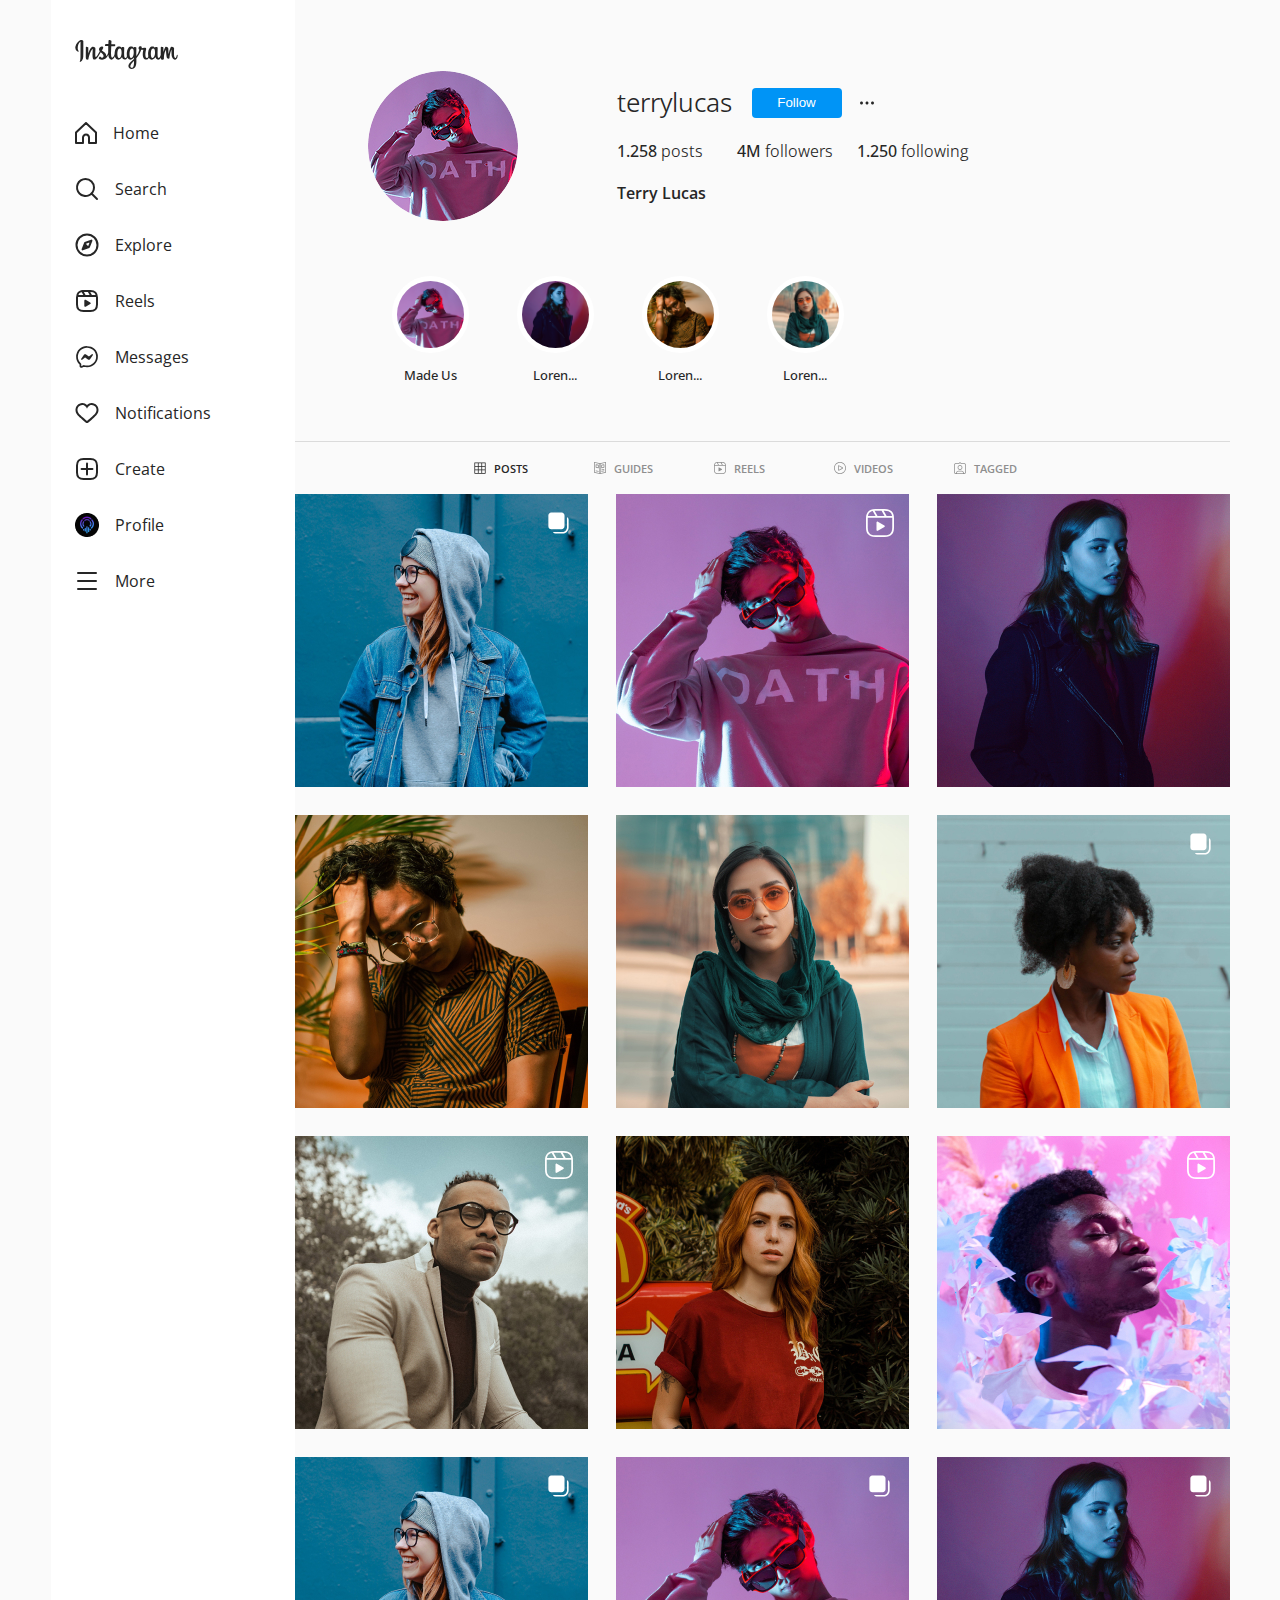
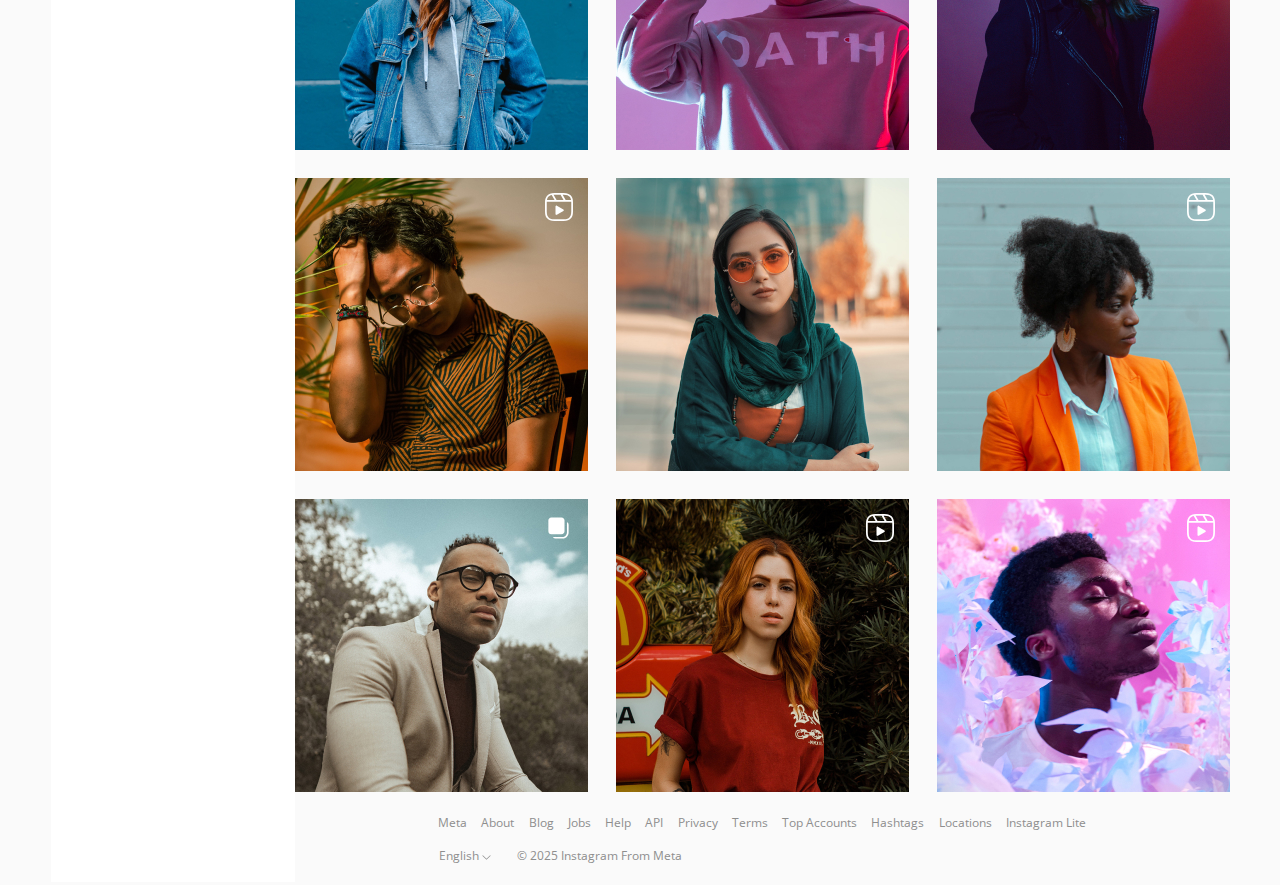
==== instagram.html @ dd4c1cb2 "rename index.html to instagram.html" ====
<!DOCTYPE html>
<html lang="en">

    <!-- START head -->
    <head>
        <meta charset="UTF-8">
        <meta name="viewport" content="width=device-width, initial-scale=1.0">
        <meta name="description" content="Instagram Profile Page">
        <meta name="keywords" content="HTML, CSS, Instagram, Profile">
        <meta name="author" content="Egoitz Aulestia">
        <meta name="robots" content="index, follow">

        <title>My Instagram Clone</title>
        <link rel="icon" href="images/icons/SVG/Instagram_icon.png  " type="image/svg+xml">

        <link rel="preconnect" href="https://fonts.googleapis.com">
        <link rel="preconnect" href="https://fonts.gstatic.com" crossorigin>
        <link href="https://fonts.googleapis.com/css2?family=Open+Sans:ital,wght@0,300..800;1,300..800&display=swap" rel="stylesheet">
        <link rel="stylesheet" href="styles/style.css">

        <script src="main.js" defer></script>

    </head>
    <!-- END head -->

    <!-- START body -->
    <body>
        <!-- START (Whole) Body Wrapper -->
        <div class="d-flex flex-justify-center">

            <!-- START Asside (Left) -->
            <aside class="aside">

                <!-- Instagram Logo -->
                <div class="aside-nav-logo-box">
                    <img src="images/logo-intagram.svg" alt="logo-intagram">
                </div>

                <!-- START Asside Nav-Bar -->
                <nav>
                    <ul>
                        <li class="display-inline outline">
                            <a href="#" class="aside-nav-box d-flex flex-align-center"> 
                                <img src="images/icons/SVG/home.svg" alt="">
                                <p class="aside-nav-text-space"></p>Home
                            </a>
                        </li>
                        <li class="display-inline outline">
                            <a href="#" class="aside-nav-box d-flex flex-align-center"> 
                                <img src="images/icons/SVG/Search.svg" alt="">
                                <p class="aside-nav-text-space"></p>Search
                            </a>
                        </li>
                        <li class="display-inline outline">
                            <a href="#" class="aside-nav-box d-flex flex-align-center"> 
                                <img src="images/icons/SVG/Explore.svg" alt="">
                                <p class="aside-nav-text-space"></p>Explore
                            </a>
                        </li>
                        <li class="display-inline outline">
                            <a href="#" class="aside-nav-box d-flex flex-align-center"> 
                                <img src="images/icons/SVG/Reels.svg" alt="">
                                <p class="aside-nav-text-space"></p>Reels
                            </a>
                        </li>
                        <li class="display-inline outline">
                            <a href="#" class="aside-nav-box d-flex flex-align-center"> 
                                <img src="images/icons/SVG/Message.svg" alt="">
                                <p class="aside-nav-text-space"></p>Messages
                            </a>
                        </li>
                        <li class="display-inline outline">
                            <a href="#" class="aside-nav-box d-flex flex-align-center"> 
                                <img src="images/icons/SVG/Notifications.svg" alt="">
                                <p class="aside-nav-text-space"></p>Notifications
                            </a>
                        </li>
                        <li class="display-inline outline">
                            <a href="#" class="aside-nav-box d-flex flex-align-center"> 
                                <img src="images/icons/SVG/Create.svg" alt="">
                                <p class="aside-nav-text-space"></p>Create
                            </a>
                        </li>
                        <li class="display-inline outline">
                            <a href="#" class="aside-nav-box d-flex flex-align-center"> 
                                <img src="images/icons/SVG/Personal_Profile_icon.png" alt="">
                                <p class="aside-nav-text-space"></p>Profile
                            </a>
                        </li>
                        <li class="display-inline outline">
                            <a href="#" class="aside-nav-box d-flex flex-align-center"> 
                                <img src="images/icons/SVG/More.svg" alt="">
                                <p class="aside-nav-text-space"></p>More
                            </a>
                        </li>
                    </ul>
                </nav>
                <!-- END Asside Nav-Bar -->

            </aside>
            <!-- END Asside (Left) -->
            
            <!-- START Header + Main Content -->
            <div class="header-and-main">

                <!-- START Header -->
                <header class="header d-flex flex-column flex-justify-spc-btween">

                    <!-- START Header Top -->
                    <div class="header-top">

                        <!-- START Profile info -->
                        <div class="d-flex flex-justify-spc-btween">
                            <img src="images/Profile-Pic-S.png" alt="" class="profile-pic ">
                            <div class="header-top-profile-info">
                                <div class="d-flex flex-align-center">
                                    <p class="header-top-profile-info-username">terrylucas</p>
                                    <button>Follow</button>
                                    <div class="header-top-dots d-flex flex-align-center">
                                        <img src="images/icons/SVG/Dots.svg" alt="">
                                    </div>
                                </div>
                                <div class="d-flex flex-align-center header-top-profile-info-stats">
                                    <div class="d-flex flex-align-center">
                                        <p class="stats-box"><span class="stats-bold-text">1.258</span> posts</p>
                                        <p class="stats-box"><span class="stats-bold-text">4M</span> followers</p>
                                        <p class="stats-box"><span class="stats-bold-text">1.250</span> following</p>
                                    </div>
                                </div>
                                <div class="d-flex flex-align-center">
                                    <p class="header-top-profile-info-name">Terry Lucas</p>
                                </div>
                            </div>
                        </div>
                        <!-- END Profile info -->

                        <!-- START Saved stories -->
                        <div class="d-flex flex-align-center">
                            <div class="d-flex flex-column flex-align-center saved-story">
                                <img src="images/post/Small-Post-2.jpg" alt="" class="saved-story-pic space-below">
                                <p>Made Us</p>
                            </div>
                            <div class="d-flex flex-column flex-align-center saved-story">
                                <img src="images/post/Small-Post-3.jpg" alt="" class="saved-story-pic space-below">
                                <p>Loren...</p>
                            </div>
                            <div class="d-flex flex-column flex-align-center saved-story">
                                <img src="images/post/Small-Post-4.jpg" alt="" class="saved-story-pic space-below">
                                <p>Loren...</p>
                            </div>
                            <div class="d-flex flex-column flex-align-center saved-story">
                                <img src="images/post/Small-Post-5.jpg" alt="" class="saved-story-pic space-below">
                                <p>Loren...</p>
                            </div>
                        </div>
                        <!-- END Saved stories -->

                    </div>
                    <!-- END Header Top -->

                    <!-- START Top Nav -->
                    <nav class="d-flex flex-justify-center top-nav-line top-nav-heigh">
                        <ul>
                            <li class="d-flex flex-align-center top-nav-link-box">
                                <img src="images/icons/SVG/Top-Nav-Posts-Icon.svg" alt="" class="top-nav-icon">
                                <p class="top-nav-text-select">POSTS</p>
                            </li>
                        </ul>
                        <ul>
                            <li class="d-flex flex-align-center top-nav-link-box">
                                <img src="images/icons/SVG/Top-Nav-Guides-Icon.svg" alt="" class="top-nav-icon">
                                <p class="top-nav-text">GUIDES</p>
                            </li>
                        </ul>
                        <ul>
                            <li class="d-flex flex-align-center top-nav-link-box">
                                <img src="images/icons/SVG/Top-Nav-Reels-Icon.svg" alt="" class="top-nav-icon" >
                                <p class="top-nav-text">REELS</p>
                            </li>
                        </ul>
                        <ul>
                            <li class="d-flex flex-align-center top-nav-link-box">
                                <img src="images/icons/SVG/Top-Nav-Videos-Icon.svg" alt="" class="top-nav-icon">
                                <p class="top-nav-text">VIDEOS</p>
                            </li>
                        </ul>
                        <ul>
                            <li class="d-flex flex-align-center top-nav-link-box">
                                <img src="images/icons/SVG/Top-Nav-Tagged-Icon.svg" alt="" class="top-nav-icon">
                                <p class="top-nav-text">TAGGED</p>
                            </li>
                        </ul>
                    </nav>
                </header>
                <!-- END Header -->

                <!-- <main id="posts-container" class="d-flex flex-justify-spc-btween flex-wrap-wrap">
                </main> -->

                <!-- START Main -->
                <main class="d-flex flex-justify-spc-btween flex-wrap-wrap">

                    <div class="post-img-wrapper">
                        <img src="images/post/Small-Post-1.jpg" alt="">
                        <img class="overlay-icon" src="images/icons/SVG/Multiple-Photos-Icon.svg" alt="" >
                    </div>
                    <div class="post-img-wrapper">
                        <img src="images/post/Small-Post-2.jpg" alt="">
                        <img class="overlay-icon-reels" src="images/icons/SVG/Reels-Post-Icon.svg" alt="" >
                    </div>
                    <div class="post-img-wrapper">
                        <img src="images/post/Small-Post-3.jpg" alt="">
                    </div>

                    <div class="post-img-wrapper pic-gap">
                        <img src="images/post/Small-Post-4.jpg" alt="">
                    </div>
                    <div class="post-img-wrapper pic-gap">
                        <img src="images/post/Small-Post-5.jpg" alt="">
                    </div>
                    <div class="post-img-wrapper pic-gap">
                        <img src="images/post/Small-Post-6.jpg" alt="">
                        <img class="overlay-icon" src="images/icons/SVG/Multiple-Photos-Icon.svg" alt="" >
                    </div>

                    <div class="post-img-wrapper pic-gap">
                        <img src="images/post/Small-Post-7.jpg" alt="">
                        <img class="overlay-icon-reels" src="images/icons/SVG/Reels-Post-Icon.svg" alt="" >
                    </div>
                    <div class="post-img-wrapper pic-gap">
                        <img src="images/post/Small-Post-8.jpg" alt="">
                    </div>
                    <div class="post-img-wrapper pic-gap">
                        <img src="images/post/Small-Post-9.jpg" alt="">
                        <img class="overlay-icon-reels" src="images/icons/SVG/Reels-Post-Icon.svg" alt="" >
                    </div>

                    <div class="post-img-wrapper pic-gap">
                        <img src="images/post/Small-Post-1.jpg" alt="">
                        <img class="overlay-icon" src="images/icons/SVG/Multiple-Photos-Icon.svg" alt="" >
                    </div>
                    <div class="post-img-wrapper pic-gap">
                        <img src="images/post/Small-Post-2.jpg" alt="">
                        <img class="overlay-icon" src="images/icons/SVG/Multiple-Photos-Icon.svg" alt="" >
                    </div>
                    <div class="post-img-wrapper pic-gap">
                        <img src="images/post/Small-Post-3.jpg" alt="">
                        <img class="overlay-icon" src="images/icons/SVG/Multiple-Photos-Icon.svg" alt="" >
                    </div>

                    <div class="post-img-wrapper pic-gap">
                        <img src="images/post/Small-Post-4.jpg" alt="">
                        <img class="overlay-icon-reels" src="images/icons/SVG/Reels-Post-Icon.svg" alt="" >
                    </div>
                    <div class="post-img-wrapper pic-gap">
                        <img src="images/post/Small-Post-5.jpg" alt="">
                    </div>
                    <div class="post-img-wrapper pic-gap">
                        <img src="images/post/Small-Post-6.jpg" alt="">
                        <img class="overlay-icon-reels" src="images/icons/SVG/Reels-Post-Icon.svg" alt="" >
                    </div>

                    <div class="post-img-wrapper pic-gap">
                        <img src="images/post/Small-Post-7.jpg" alt="">
                        <img class="overlay-icon" src="images/icons/SVG/Multiple-Photos-Icon.svg" alt="" >
                    </div>
                    <div class="post-img-wrapper pic-gap">
                        <img src="images/post/Small-Post-8.jpg" alt="">
                        <img class="overlay-icon-reels" src="images/icons/SVG/Reels-Post-Icon.svg" alt="" >
                    </div>
                    <div class="post-img-wrapper pic-gap">
                        <img src="images/post/Small-Post-9.jpg" alt="">
                        <img class="overlay-icon-reels" src="images/icons/SVG/Reels-Post-Icon.svg" alt="" >
                    </div>
                </main>
                <!-- END Main -->

                <!-- START Footer -->
                <footer class="footer d-flex flex-justify-center flex-align-center">
                    <div class="footer-container d-flex flex-column flex-justify-spc-btween">
                        <div id="footer-links" class="d-flex flex-justify-spc-around">
                            <a href="#">Meta</a>
                            <a href="#">About</a>
                            <a href="#">Blog</a>
                            <a href="#">Jobs</a>
                            <a href="#">Help</a>
                            <a href="#">API</a>
                            <a href="#">Privacy</a>
                            <a href="#">Terms</a>
                            <a href="#">Top Accounts</a>
                            <a href="#">Hashtags</a>
                            <a href="#">Locations</a>
                            <a href="#">Instagram Lite</a>
                        </div>
                        <div class="d-flex">
                            <div>
                                <a class="footer-row-2-spc-1" href="#">English</a>
                                <div class="d-flex flex-align-center display-inline">
                                    <img src="images/icons/SVG/Vector-V.svg" alt="">
                                </div>   
                            </div>
                            <p class="footer-row-2-spc-2">&copy 2025 Instagram From Meta</p>
                        </div>
                    </div>
                </footer>
                <!-- END Footer -->

            </div>
            <!-- END Header + Main Content -->
        
        </div>
        <!-- END (Whole) Body Wrapper -->
    
    </body>
    <!-- END Body -->
</html>
---- styles/style.css ----
/* Base CSS */
@import 'reset.css';
@import 'base.css';

/* Layour CSS */
@import 'layout/header.css';
@import 'layout/aside.css';
@import 'layout/main.css';
@import 'layout/footer.css';

/* Utils CSS */
@import 'utils.css';
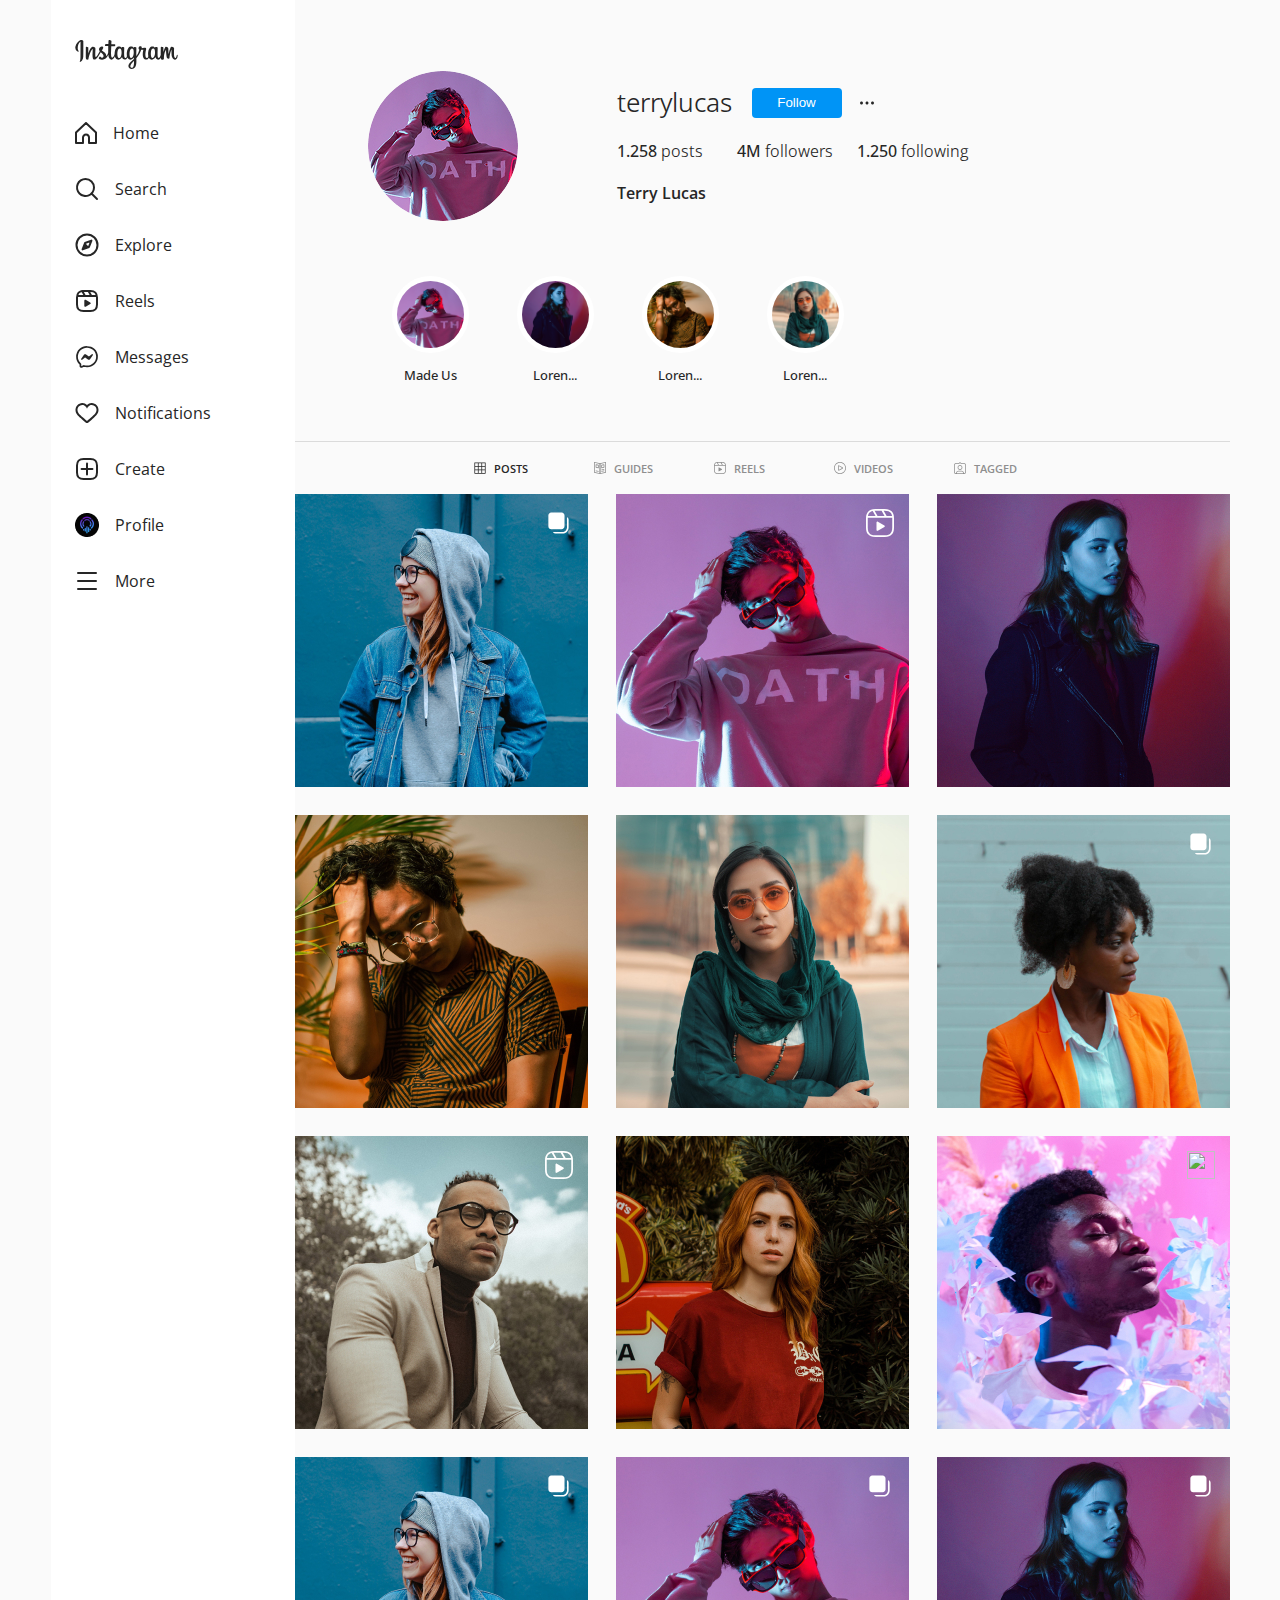
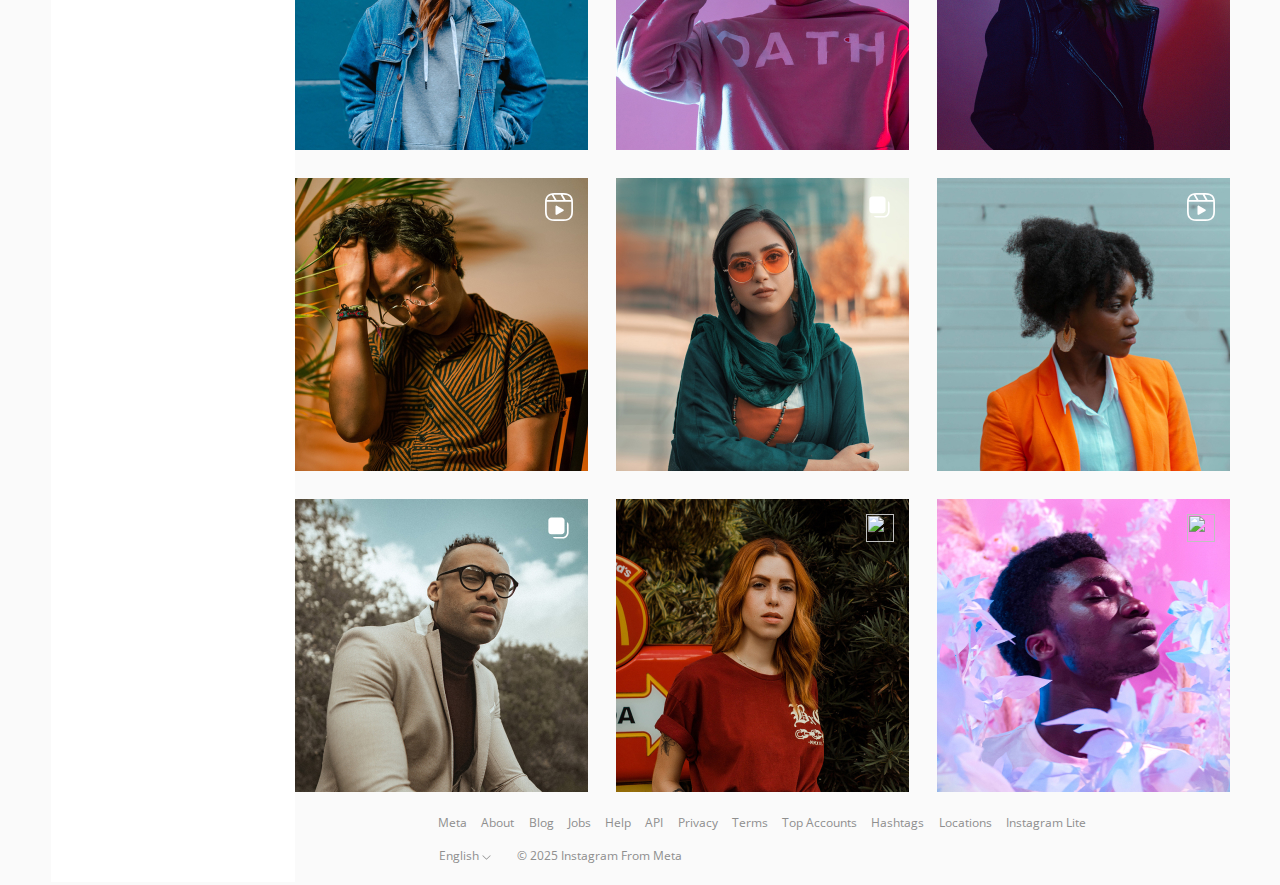
==== commit 04b5c4f2: "JS done" ====
--- a/instagram.html
+++ b/instagram.html
@@ -33,7 +33,7 @@
 
                 <!-- Instagram Logo -->
                 <div class="aside-nav-logo-box">
-                    <img src="images/logo-intagram.svg" alt="logo-intagram">
+                    <img src="images/logo-intagram.svg" alt="Instagram logo">
                 </div>
 
                 <!-- START Asside Nav-Bar -->
@@ -41,55 +41,55 @@
                     <ul>
                         <li class="display-inline outline">
                             <a href="#" class="aside-nav-box d-flex flex-align-center"> 
-                                <img src="images/icons/SVG/home.svg" alt="">
+                                <img src="images/icons/SVG/home.svg" alt="Home icon">
                                 <p class="aside-nav-text-space"></p>Home
                             </a>
                         </li>
                         <li class="display-inline outline">
                             <a href="#" class="aside-nav-box d-flex flex-align-center"> 
-                                <img src="images/icons/SVG/Search.svg" alt="">
+                                <img src="images/icons/SVG/Search.svg" alt="Search icon">
                                 <p class="aside-nav-text-space"></p>Search
                             </a>
                         </li>
                         <li class="display-inline outline">
                             <a href="#" class="aside-nav-box d-flex flex-align-center"> 
-                                <img src="images/icons/SVG/Explore.svg" alt="">
+                                <img src="images/icons/SVG/Explore.svg" alt="Explore icon">
                                 <p class="aside-nav-text-space"></p>Explore
                             </a>
                         </li>
                         <li class="display-inline outline">
                             <a href="#" class="aside-nav-box d-flex flex-align-center"> 
-                                <img src="images/icons/SVG/Reels.svg" alt="">
+                                <img src="images/icons/SVG/Reels.svg" alt="Reels icon">
                                 <p class="aside-nav-text-space"></p>Reels
                             </a>
                         </li>
                         <li class="display-inline outline">
                             <a href="#" class="aside-nav-box d-flex flex-align-center"> 
-                                <img src="images/icons/SVG/Message.svg" alt="">
+                                <img src="images/icons/SVG/Message.svg" alt="Message icon">
                                 <p class="aside-nav-text-space"></p>Messages
                             </a>
                         </li>
                         <li class="display-inline outline">
                             <a href="#" class="aside-nav-box d-flex flex-align-center"> 
-                                <img src="images/icons/SVG/Notifications.svg" alt="">
+                                <img src="images/icons/SVG/Notifications.svg" alt="Notifications icon">
                                 <p class="aside-nav-text-space"></p>Notifications
                             </a>
                         </li>
                         <li class="display-inline outline">
                             <a href="#" class="aside-nav-box d-flex flex-align-center"> 
-                                <img src="images/icons/SVG/Create.svg" alt="">
+                                <img src="images/icons/SVG/Create.svg" alt="Create icon">
                                 <p class="aside-nav-text-space"></p>Create
                             </a>
                         </li>
                         <li class="display-inline outline">
                             <a href="#" class="aside-nav-box d-flex flex-align-center"> 
-                                <img src="images/icons/SVG/Personal_Profile_icon.png" alt="">
+                                <img src="images/icons/SVG/Personal_Profile_icon.png" alt="Personal Profile icon">
                                 <p class="aside-nav-text-space"></p>Profile
                             </a>
                         </li>
                         <li class="display-inline outline">
                             <a href="#" class="aside-nav-box d-flex flex-align-center"> 
-                                <img src="images/icons/SVG/More.svg" alt="">
+                                <img src="images/icons/SVG/More.svg" alt="More icon">
                                 <p class="aside-nav-text-space"></p>More
                             </a>
                         </li>
@@ -111,13 +111,13 @@
 
                         <!-- START Profile info -->
                         <div class="d-flex flex-justify-spc-btween">
-                            <img src="images/Profile-Pic-S.png" alt="" class="profile-pic ">
+                            <img src="images/Profile-Pic-S.png" alt="Profile Photo" class="profile-pic ">
                             <div class="header-top-profile-info">
                                 <div class="d-flex flex-align-center">
                                     <p class="header-top-profile-info-username">terrylucas</p>
                                     <button>Follow</button>
                                     <div class="header-top-dots d-flex flex-align-center">
-                                        <img src="images/icons/SVG/Dots.svg" alt="">
+                                        <img src="images/icons/SVG/Dots.svg" alt="Dots icon">
                                     </div>
                                 </div>
                                 <div class="d-flex flex-align-center header-top-profile-info-stats">
@@ -194,11 +194,13 @@
                 </header>
                 <!-- END Header -->
 
-                <!-- <main id="posts-container" class="d-flex flex-justify-spc-btween flex-wrap-wrap">
-                </main> -->
-
                 <!-- START Main -->
-                <main class="d-flex flex-justify-spc-btween flex-wrap-wrap">
+                <main id="posts-container" class="d-flex flex-justify-spc-btween flex-wrap-wrap">
+                </main>
+                <!-- END Main -->
+
+                <!-- START Main -->
+                <!-- <main class="d-flex flex-justify-spc-btween flex-wrap-wrap">
 
                     <div class="post-img-wrapper">
                         <img src="images/post/Small-Post-1.jpg" alt="">
@@ -272,7 +274,7 @@
                         <img src="images/post/Small-Post-9.jpg" alt="">
                         <img class="overlay-icon-reels" src="images/icons/SVG/Reels-Post-Icon.svg" alt="" >
                     </div>
-                </main>
+                </main> -->
                 <!-- END Main -->
 
                 <!-- START Footer -->
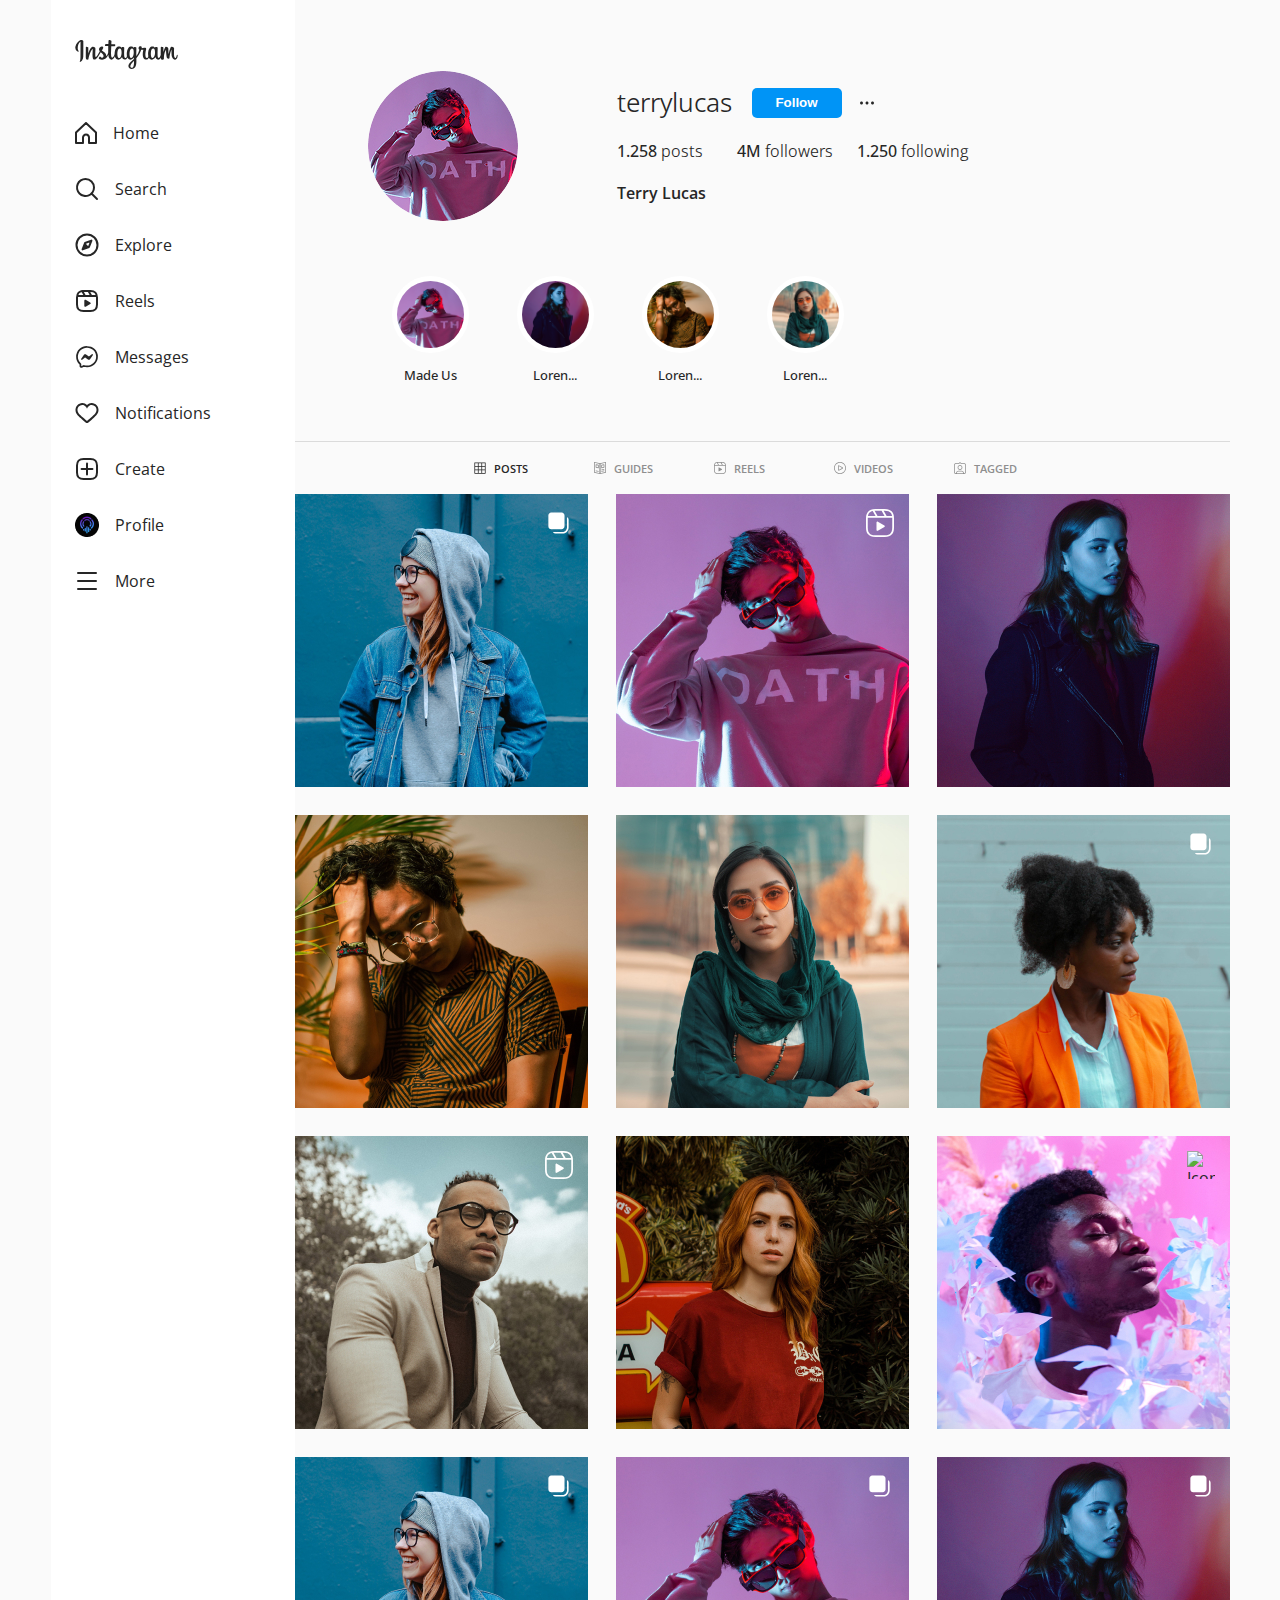
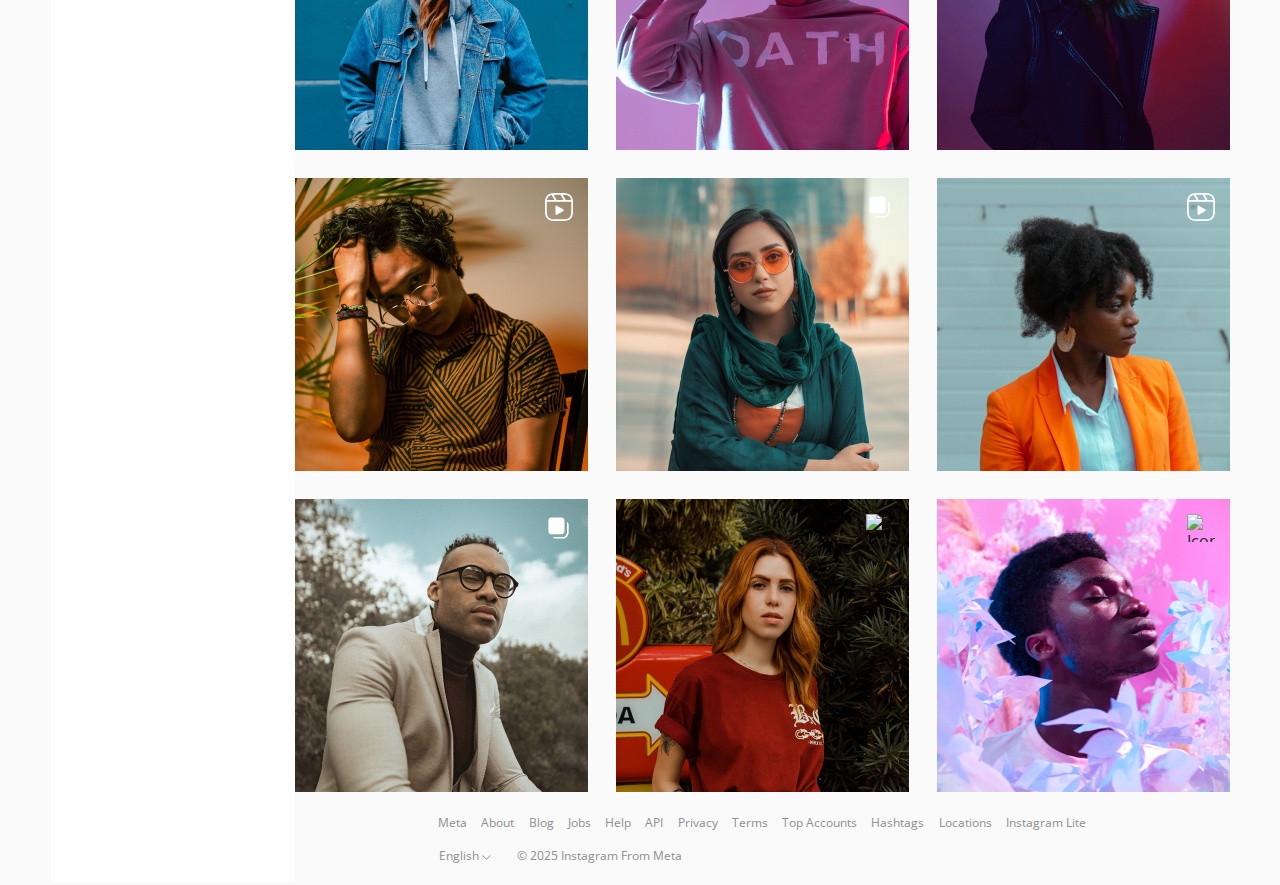
==== commit 4b6697ae: "btn JS applied" ====
--- a/instagram.html
+++ b/instagram.html
@@ -18,7 +18,7 @@
         <link href="https://fonts.googleapis.com/css2?family=Open+Sans:ital,wght@0,300..800;1,300..800&display=swap" rel="stylesheet">
         <link rel="stylesheet" href="styles/style.css">
 
-        <script src="main.js" defer></script>
+        <script src="js/main.js" defer></script>
 
     </head>
     <!-- END head -->
@@ -39,55 +39,55 @@
                 <!-- START Asside Nav-Bar -->
                 <nav>
                     <ul>
-                        <li class="display-inline outline">
+                        <li class="display-inline">
                             <a href="#" class="aside-nav-box d-flex flex-align-center"> 
                                 <img src="images/icons/SVG/home.svg" alt="Home icon">
                                 <p class="aside-nav-text-space"></p>Home
                             </a>
                         </li>
-                        <li class="display-inline outline">
+                        <li class="display-inline">
                             <a href="#" class="aside-nav-box d-flex flex-align-center"> 
                                 <img src="images/icons/SVG/Search.svg" alt="Search icon">
                                 <p class="aside-nav-text-space"></p>Search
                             </a>
                         </li>
-                        <li class="display-inline outline">
+                        <li class="display-inline">
                             <a href="#" class="aside-nav-box d-flex flex-align-center"> 
                                 <img src="images/icons/SVG/Explore.svg" alt="Explore icon">
                                 <p class="aside-nav-text-space"></p>Explore
                             </a>
                         </li>
-                        <li class="display-inline outline">
+                        <li class="display-inline">
                             <a href="#" class="aside-nav-box d-flex flex-align-center"> 
                                 <img src="images/icons/SVG/Reels.svg" alt="Reels icon">
                                 <p class="aside-nav-text-space"></p>Reels
                             </a>
                         </li>
-                        <li class="display-inline outline">
+                        <li class="display-inline">
                             <a href="#" class="aside-nav-box d-flex flex-align-center"> 
                                 <img src="images/icons/SVG/Message.svg" alt="Message icon">
                                 <p class="aside-nav-text-space"></p>Messages
                             </a>
                         </li>
-                        <li class="display-inline outline">
+                        <li class="display-inline">
                             <a href="#" class="aside-nav-box d-flex flex-align-center"> 
                                 <img src="images/icons/SVG/Notifications.svg" alt="Notifications icon">
                                 <p class="aside-nav-text-space"></p>Notifications
                             </a>
                         </li>
-                        <li class="display-inline outline">
+                        <li class="display-inline">
                             <a href="#" class="aside-nav-box d-flex flex-align-center"> 
                                 <img src="images/icons/SVG/Create.svg" alt="Create icon">
                                 <p class="aside-nav-text-space"></p>Create
                             </a>
                         </li>
-                        <li class="display-inline outline">
+                        <li class="display-inline">
                             <a href="#" class="aside-nav-box d-flex flex-align-center"> 
                                 <img src="images/icons/SVG/Personal_Profile_icon.png" alt="Personal Profile icon">
                                 <p class="aside-nav-text-space"></p>Profile
                             </a>
                         </li>
-                        <li class="display-inline outline">
+                        <li class="display-inline">
                             <a href="#" class="aside-nav-box d-flex flex-align-center"> 
                                 <img src="images/icons/SVG/More.svg" alt="More icon">
                                 <p class="aside-nav-text-space"></p>More
@@ -115,7 +115,7 @@
                             <div class="header-top-profile-info">
                                 <div class="d-flex flex-align-center">
                                     <p class="header-top-profile-info-username">terrylucas</p>
-                                    <button>Follow</button>
+                                    <div id="follow-btn-wrapper"></div>
                                     <div class="header-top-dots d-flex flex-align-center">
                                         <img src="images/icons/SVG/Dots.svg" alt="Dots icon">
                                     </div>
@@ -137,19 +137,19 @@
                         <!-- START Saved stories -->
                         <div class="d-flex flex-align-center">
                             <div class="d-flex flex-column flex-align-center saved-story">
-                                <img src="images/post/Small-Post-2.jpg" alt="" class="saved-story-pic space-below">
+                                <img src="images/post/Small-Post-2.jpg" alt="Saved Stories photo" class="saved-story-pic space-below">
                                 <p>Made Us</p>
                             </div>
                             <div class="d-flex flex-column flex-align-center saved-story">
-                                <img src="images/post/Small-Post-3.jpg" alt="" class="saved-story-pic space-below">
+                                <img src="images/post/Small-Post-3.jpg" alt="Saved Stories photo" class="saved-story-pic space-below">
                                 <p>Loren...</p>
                             </div>
                             <div class="d-flex flex-column flex-align-center saved-story">
-                                <img src="images/post/Small-Post-4.jpg" alt="" class="saved-story-pic space-below">
+                                <img src="images/post/Small-Post-4.jpg" alt="Saved Stories photo" class="saved-story-pic space-below">
                                 <p>Loren...</p>
                             </div>
                             <div class="d-flex flex-column flex-align-center saved-story">
-                                <img src="images/post/Small-Post-5.jpg" alt="" class="saved-story-pic space-below">
+                                <img src="images/post/Small-Post-5.jpg" alt="Saved Stories photo" class="saved-story-pic space-below">
                                 <p>Loren...</p>
                             </div>
                         </div>
@@ -162,31 +162,31 @@
                     <nav class="d-flex flex-justify-center top-nav-line top-nav-heigh">
                         <ul>
                             <li class="d-flex flex-align-center top-nav-link-box">
-                                <img src="images/icons/SVG/Top-Nav-Posts-Icon.svg" alt="" class="top-nav-icon">
+                                <img src="images/icons/SVG/Top-Nav-Posts-Icon.svg" alt="Posts icon" class="top-nav-icon">
                                 <p class="top-nav-text-select">POSTS</p>
                             </li>
                         </ul>
                         <ul>
                             <li class="d-flex flex-align-center top-nav-link-box">
-                                <img src="images/icons/SVG/Top-Nav-Guides-Icon.svg" alt="" class="top-nav-icon">
+                                <img src="images/icons/SVG/Top-Nav-Guides-Icon.svg" alt="Guides icon" class="top-nav-icon">
                                 <p class="top-nav-text">GUIDES</p>
                             </li>
                         </ul>
                         <ul>
                             <li class="d-flex flex-align-center top-nav-link-box">
-                                <img src="images/icons/SVG/Top-Nav-Reels-Icon.svg" alt="" class="top-nav-icon" >
+                                <img src="images/icons/SVG/Top-Nav-Reels-Icon.svg" alt="Reels icon" class="top-nav-icon" >
                                 <p class="top-nav-text">REELS</p>
                             </li>
                         </ul>
                         <ul>
                             <li class="d-flex flex-align-center top-nav-link-box">
-                                <img src="images/icons/SVG/Top-Nav-Videos-Icon.svg" alt="" class="top-nav-icon">
+                                <img src="images/icons/SVG/Top-Nav-Videos-Icon.svg" alt="Videos icon" class="top-nav-icon">
                                 <p class="top-nav-text">VIDEOS</p>
                             </li>
                         </ul>
                         <ul>
                             <li class="d-flex flex-align-center top-nav-link-box">
-                                <img src="images/icons/SVG/Top-Nav-Tagged-Icon.svg" alt="" class="top-nav-icon">
+                                <img src="images/icons/SVG/Top-Nav-Tagged-Icon.svg" alt="Tagged icon" class="top-nav-icon">
                                 <p class="top-nav-text">TAGGED</p>
                             </li>
                         </ul>
@@ -298,7 +298,7 @@
                             <div>
                                 <a class="footer-row-2-spc-1" href="#">English</a>
                                 <div class="d-flex flex-align-center display-inline">
-                                    <img src="images/icons/SVG/Vector-V.svg" alt="">
+                                    <img src="images/icons/SVG/Vector-V.svg" alt="Down Arrow icon">
                                 </div>   
                             </div>
                             <p class="footer-row-2-spc-2">&copy 2025 Instagram From Meta</p>
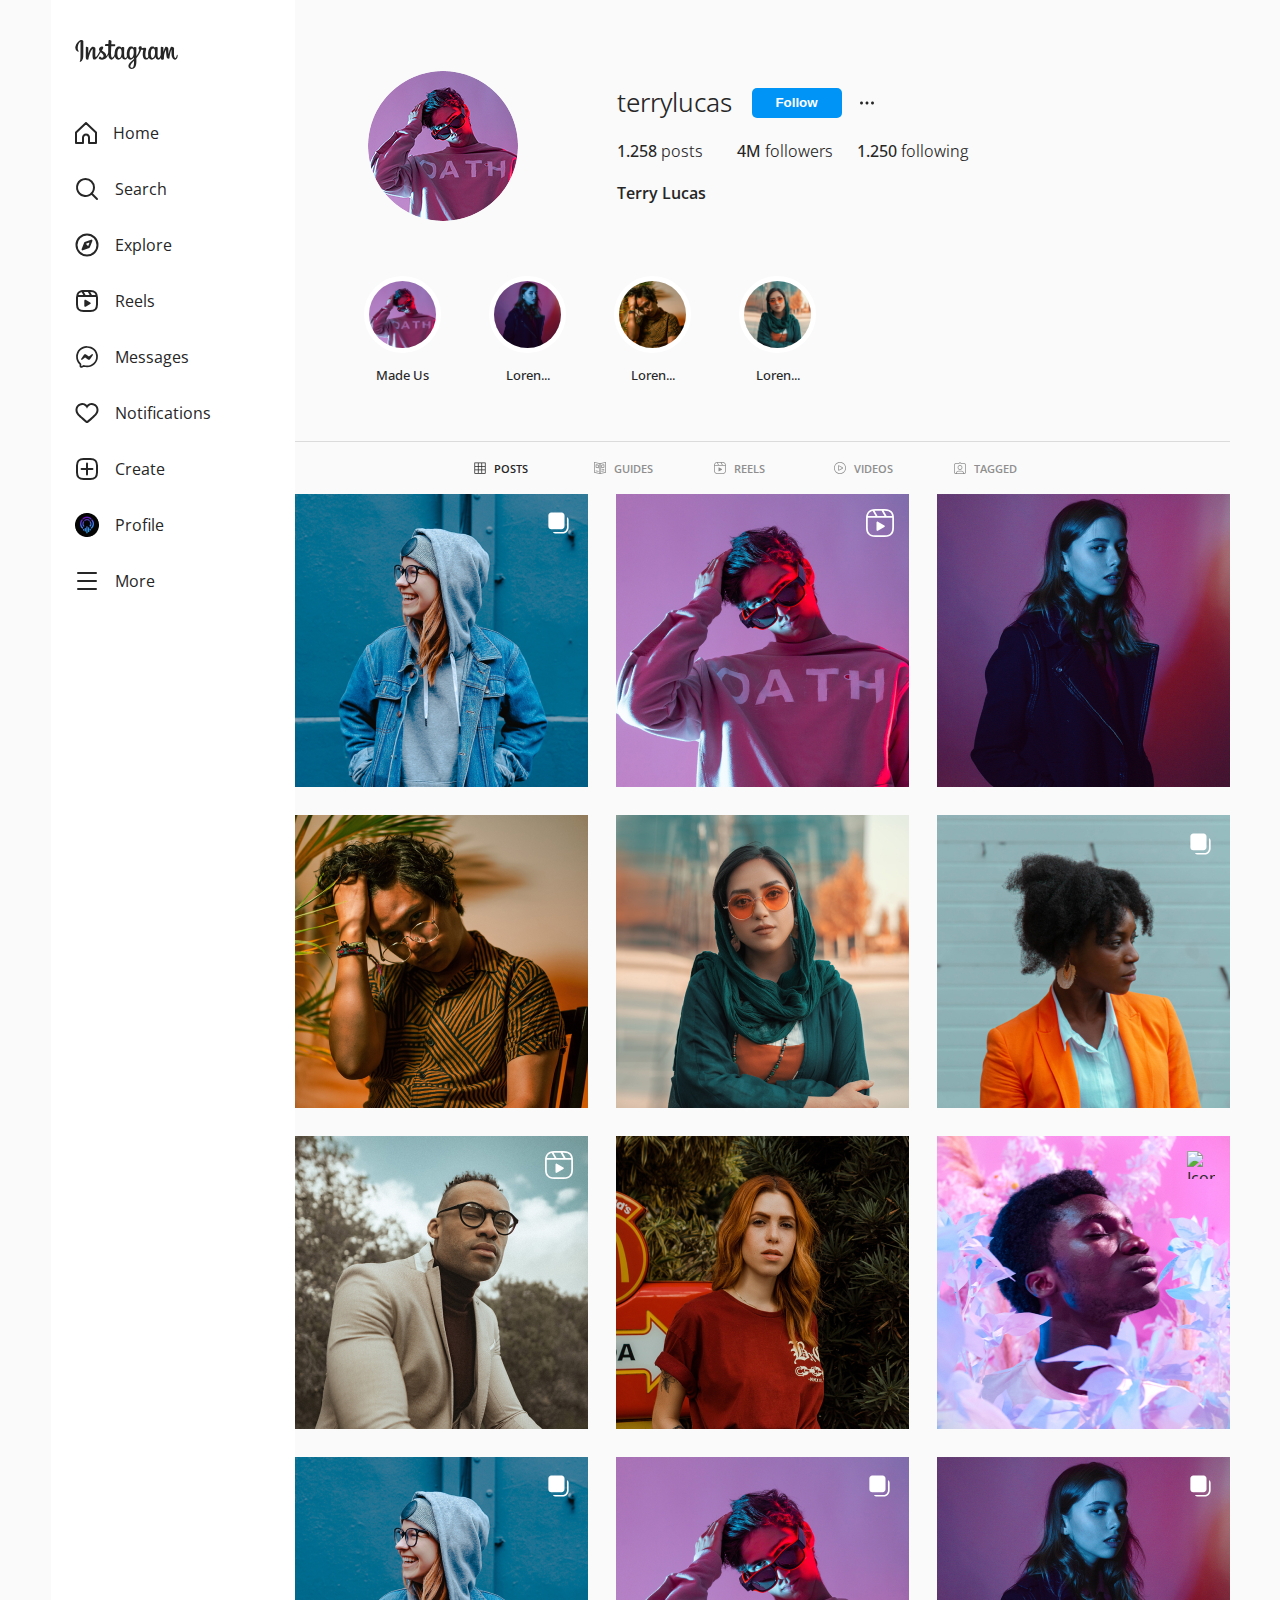
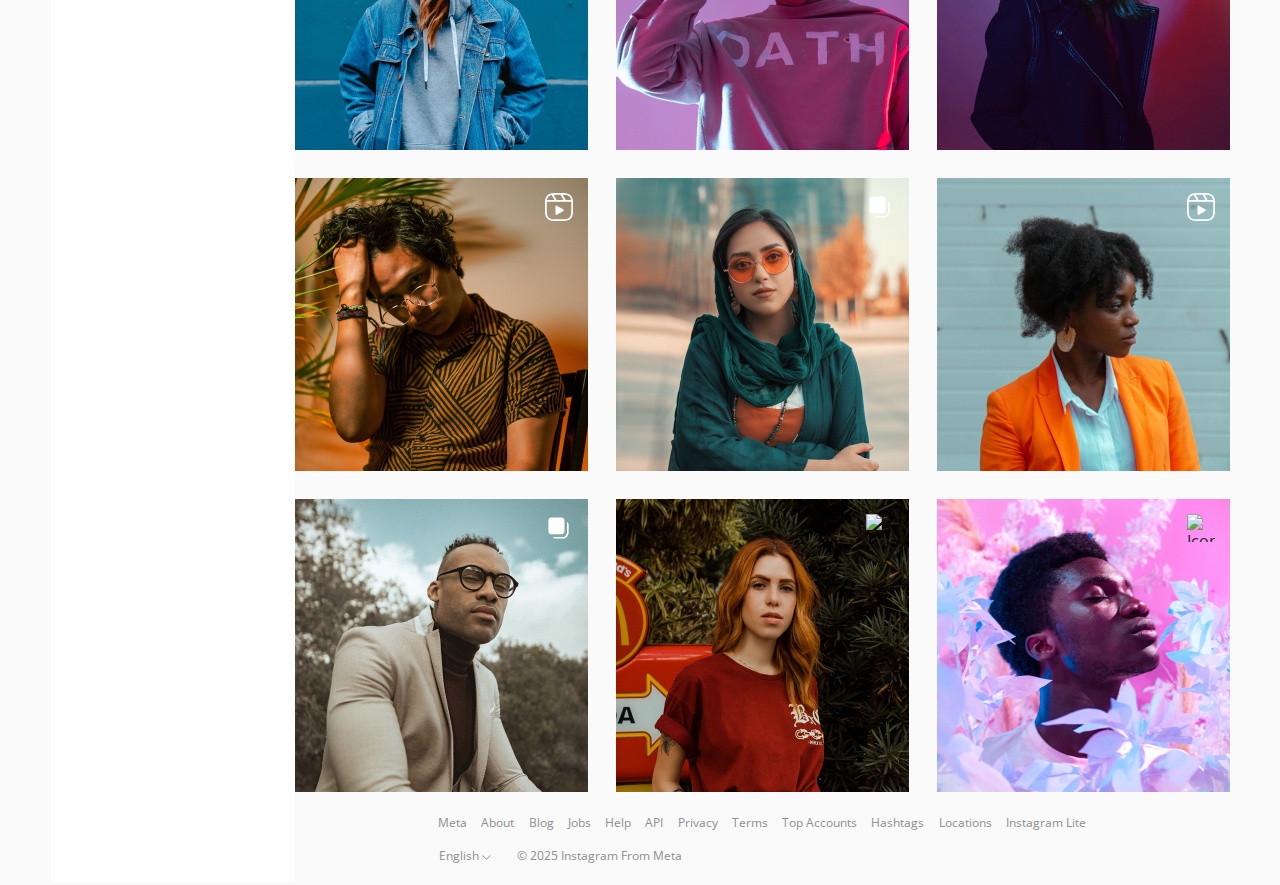
==== commit 65165316: "My instagram clone Done" ====
--- a/instagram.html
+++ b/instagram.html
@@ -136,7 +136,7 @@
 
                         <!-- START Saved stories -->
                         <div class="d-flex flex-align-center">
-                            <div class="d-flex flex-column flex-align-center saved-story">
+                            <div class="d-flex flex-column flex-align-center saved-story story-1">
                                 <img src="images/post/Small-Post-2.jpg" alt="Saved Stories photo" class="saved-story-pic space-below">
                                 <p>Made Us</p>
                             </div>
@@ -296,10 +296,11 @@
                         </div>
                         <div class="d-flex">
                             <div>
-                                <a class="footer-row-2-spc-1" href="#">English</a>
-                                <div class="d-flex flex-align-center display-inline">
-                                    <img src="images/icons/SVG/Vector-V.svg" alt="Down Arrow icon">
-                                </div>   
+                                <a class="footer-row-2-spc-1" href="#">English
+                                    <div class="d-flex flex-align-center display-inline">
+                                        <img src="images/icons/SVG/Vector-V.svg" alt="Down Arrow icon">
+                                    </div>   
+                                </a>
                             </div>
                             <p class="footer-row-2-spc-2">&copy 2025 Instagram From Meta</p>
                         </div>
